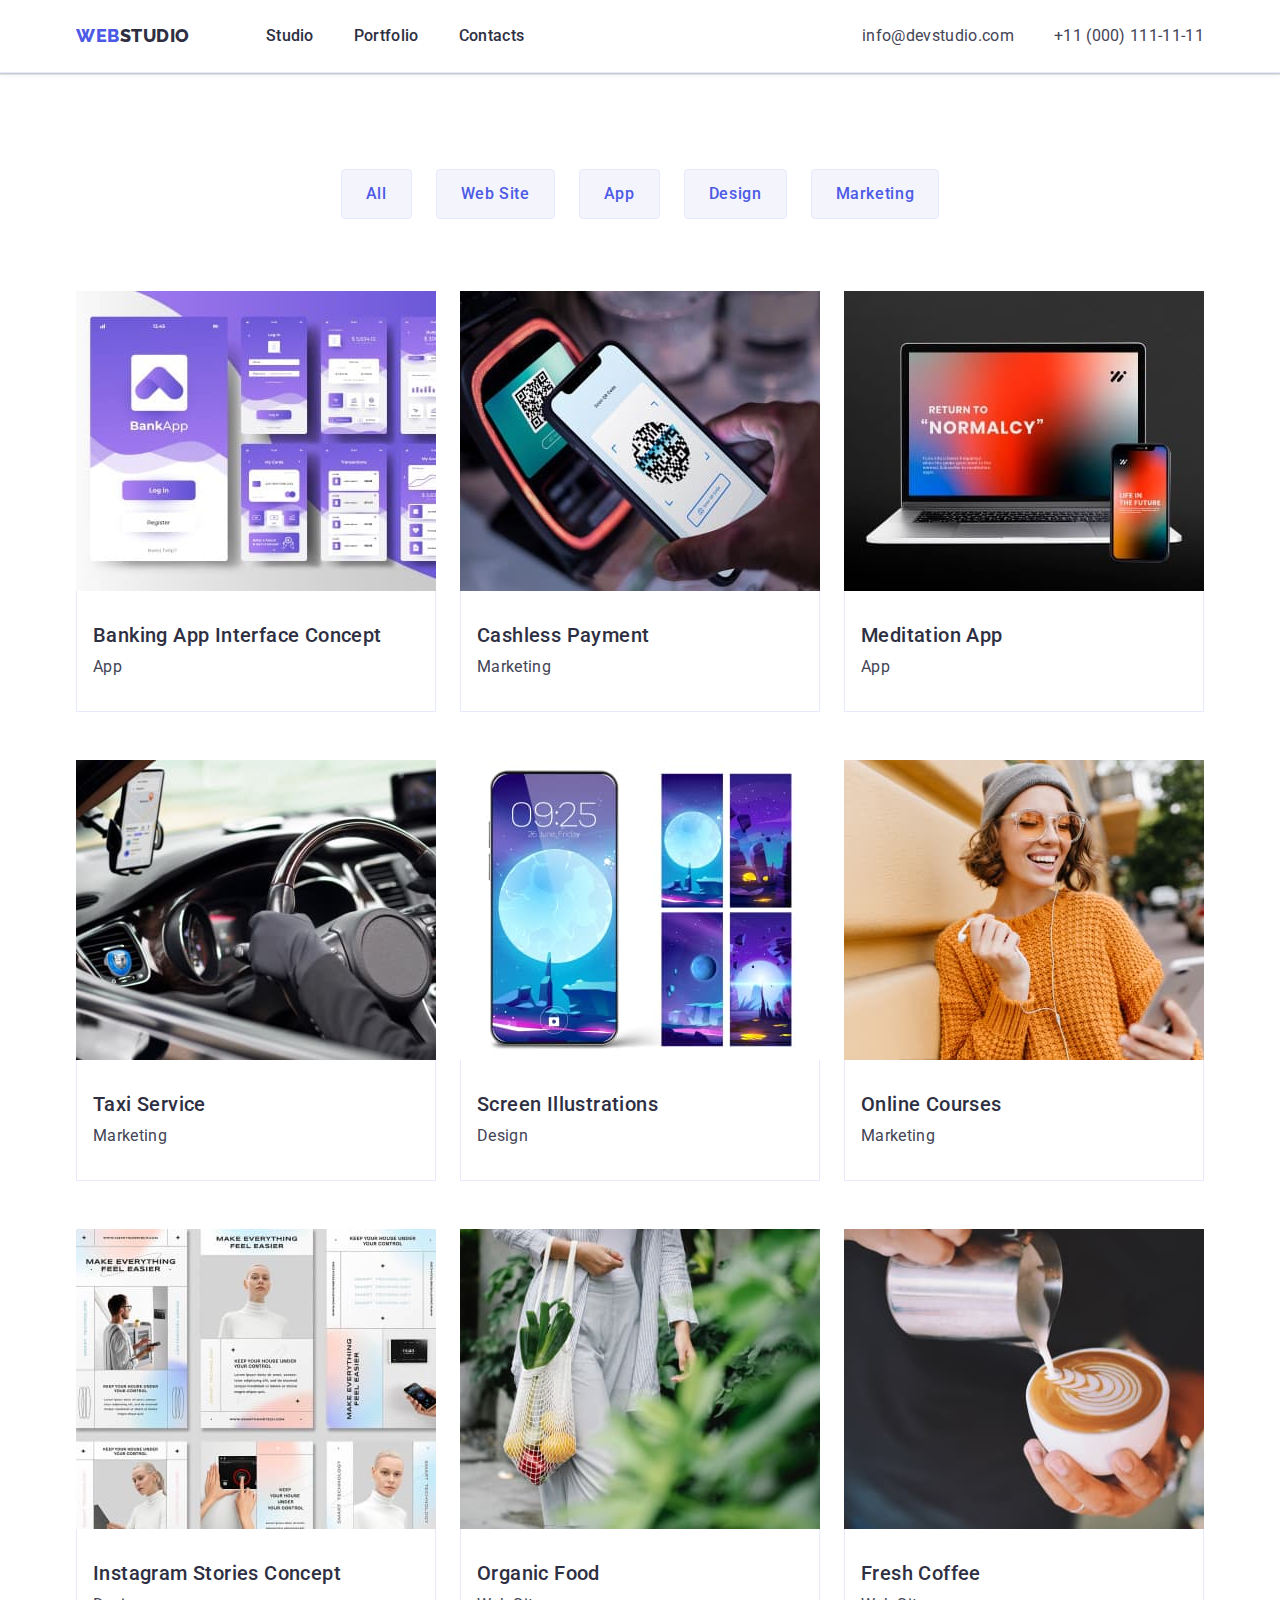
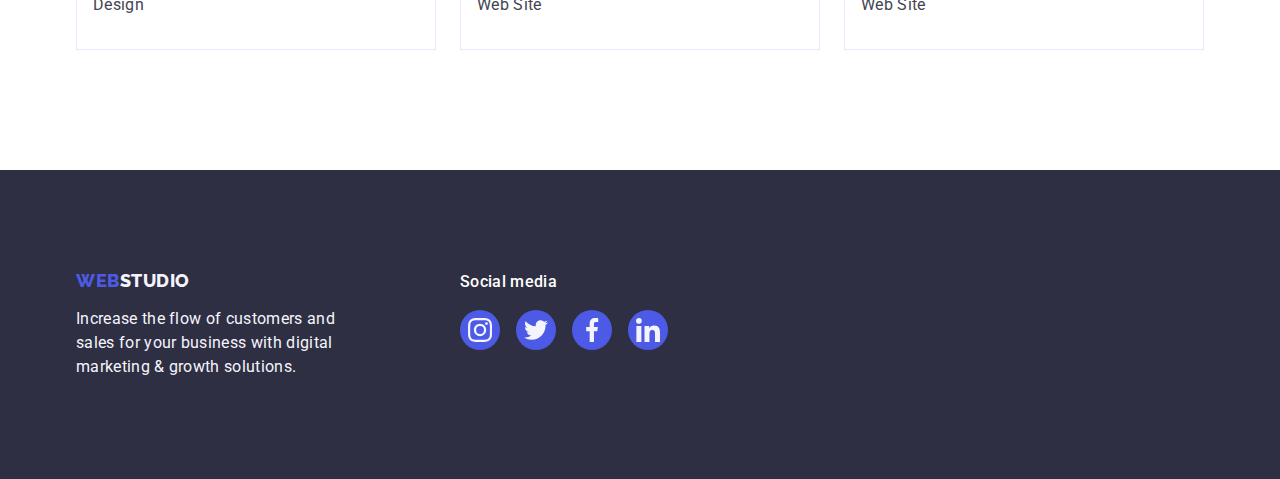
==== portfolio.html @ 08148af8 "Initial commit" ====
<!DOCTYPE html>
<html lang="en">
  <head>
    <meta charset="UTF-8" />
    <meta http-equiv="X-UA-Compatible" content="IE=edge" />
    <meta name="viewport" content="width=device-width, initial-scale=1.0" />
    <title>Portfolio</title>
    <link rel="preconnect" href="https://fonts.googleapis.com" />
    <link rel="preconnect" href="https://fonts.gstatic.com" crossorigin />
    <link
      href="https://fonts.googleapis.com/css2?family=Raleway:wght@800&family=Roboto:wght@400;500;700&display=swap"
      rel="stylesheet"
    />
    <link
      rel="stylesheet"
      href="https://cdnjs.cloudflare.com/ajax/libs/modern-normalize/1.1.0/modern-normalize.min.css"
    />
    <link rel="stylesheet" href="./css/styles.css" />
  </head>
  <body>

    <!-- header -->

    <header class="page-header">
      <div class="container page-header-container">
        <nav class="page-navigation">
          <a class="logo-part-one link" href="./index.html"
            >Web<span class="logo-part-second link">Studio</span>
          </a>
          <ul class="menu list">
            <li><a class="menu-list-item link" href="./index.html">Studio</a></li>
            <li><a class="menu-list-item link" href="./portfolio.html">Portfolio</a></li>
            <li><a class="menu-list-item link" href="">Contacts</a></li>
          </ul>
        </nav>
        <address class="contact-item-list">
          <ul class="contact list">
            <li>
              <a class="contact-item link" href="mailto:info@devstudio.com">info@devstudio.com</a>
            </li>
            <li>
              <a class="contact-item link" href="tel:+110001111111">+11 (000) 111-11-11</a>
            </li>
          </ul>
        </address>
      </div>
    </header>
    
    
    <main>
      <section class="portfolio-section">
        <div class="container">
          <h1 class="visually-hidden">Our portfolio</h1>
        <ul class="list main-nav-portfolio">
          <li><button class="main-nav" type="button">All</button></li>
          <li><button class="main-nav" type="button">Web Site</button></li>
          <li><button class="main-nav" type="button">App</button></li>
          <li><button class="main-nav" type="button">Design</button></li>
          <li><button class="main-nav" type="button">Marketing</button></li>
        </ul>   
        
        <!--Section 1 servises-->
        <ul class="list card-section">
          <li class="card-section-item">
            <a class="link card-link-style" href=""
              ><img
                src="./images/portfolio/row01-pic-01.jpg"
                alt="banking"
                width="360"
              />
          <div class="card-style">
              <h2 class="card-desc">Banking App Interface Concept</h2>
              <p class="card-link">App</p>
          </div></a
              >
              
          </li>
          <li class="card-section-item">
            <a class="card-link-style link" href="">
              <img
               src="images/portfolio/row01-pic-02.jpg"
                alt="cashless"
                width="360"
              />
              <div class="card-style"><h2 class="card-desc">Cashless Payment</h2>
              <p class="card-link">Marketing</p></div></a
            >
              
          </li>
          <li class="card-section-item">
            <a class="card-link-style link" href="">
              <img
               src="./images/portfolio/row01-pic-03.jpg"
                alt="meditation"
                width="360"
              />
              <div class="card-style">
                <h2 class="card-desc">Meditation App</h2>
              <p class="card-link">App</p></div></a
            >
              
          </li>
          <li class="card-section-item">
            <a class="card-link-style link" href="">
              <img
              src="./images/portfolio/row02-pic-01.jpg"
                alt="taxi"
                width="360"
              />
              <div class="card-style"> <h2 class="card-desc">Taxi Service</h2>
              <p class="card-link">Marketing</p></div></a
            >
             
          </li>
          <li class="card-section-item">
            <a class="card-link-style link" href="">
              <img
               src="./images/portfolio/row02-pic-02.jpg"
                alt="screen"
                width="360"
              />
              <div class="card-style"> <h2 class="card-desc">Screen Illustrations</h2>
              <p class="card-link">Design</p></div></a
            >
             
          </li>
          <li class="card-section-item">
            <a class="card-link-style link" href="">
              <img
               src="./images/portfolio/row02-pic-03.jpg"
                alt="girl"
                width="360"
              />
              <div class="card-style"><h2 class="card-desc">Online Courses</h2>
              <p class="card-link">Marketing</p></div></a
            >
              
          </li>
          <li class="card-section-item">
            <a class="card-link-style link" href="">
              <img
                src="./images/portfolio/row03-pic-01.jpg"
                alt="instagram"
                width="360"
              />
              <div class="card-style"> <h2 class="card-desc">Instagram Stories Concept</h2>
              <p class="card-link">Design</p></div></a
            >
             
          </li>
          <li class="card-section-item">
            <a class="card-link-style link" href="">
              <img
                 src="./images/portfolio/row03-pic-02.jpg"
                alt="foog"
                width="360"
              />
              <div class="card-style"> <h2 class="card-desc">Organic Food</h2>
              <p class="card-link">Web Site</p></div></a
            >
             
          </li>
          <li class="card-section-item">
            <a class="card-link-style link" href="">
              <img
              src="./images/portfolio/row03-pic-03.jpg"
                alt="coffee"
                width="360"
              />
              <div class="card-style"><h2 class="card-desc">Fresh Coffee</h2>
              <p class="card-link">Web Site</p></div></a
            >
              
          </li>
        </ul>
      </div>
    </section>
    </main>
    <!-- footer -->
    <footer class="footer-style">
      <div class="container main-footer-container">
        <div class="footer-container"><a class="logo-footer link" href="./index.html"
          >Web<span class="logo-part-secondary link">Studio</span></a
        >
        <p class="footer-content">
          Increase the flow of customers and sales for your business with digital marketing & growth
          solutions.
        </p></div>
        
        <div class="footer-social-container">
          <p class="footer-social-title">Social media</p>
          <ul class="footer-social-list list">
            <li class="social-list-item">
              <a href="" class="footer-social-list-link">
                <svg class="social-list-icon" aria-label="instagram icon" width="24" height="24">
                  <use href="./images/icons.svg#icon-instagram"></use>
                </svg>
              </a>
            </li>
            <li class="social-list-item">
              <a href="" class="footer-social-list-link">
                <svg class="social-list-icon" aria-label="twitter icon" width="24" height="24">
                  <use href="./images/icons.svg#icon-twitter"></use>
                </svg>
              </a>
            </li>
            <li class="social-list-item">
              <a href="" class="footer-social-list-link">
                <svg class="social-list-icon" aria-label="facebook icon" width="24" height="24">
                  <use href="./images/icons.svg#icon-facebook"></use>
                </svg>
              </a>
            </li>
            <li class="social-list-item">
              <a href="" class="footer-social-list-link">
                <svg class="social-list-icon" aria-label="linkedin icon" width="24" height="24">
                  <use href="./images/icons.svg#icon-linkedin"></use>
                </svg>
              </a>
            </li>
          </ul>
        </div>
      </div>
    </footer>
  </body>
</html>
---- css/styles.css ----
:root {
  --font-family: 'Roboto', sans-serif;
  --secondary-font-family: 'Raleway', sans-serif;
  --main-color: #ffffff;
  --primary-background-color-theme-dark: #2e2f42;
  --accent-color: #404bbf;
  --primary-text-color-theme-dark: #434455;
  --btn-border-color: #9747ff;
  --secondary-text-color-theme-light: #f4f4fd;
  --btn-border-color-light: #e7e9fc;
  --secondary-text-color-theme-dark: #4d5ae5;
  --icon-color: #8e8f99;
}

/* Default */
.list {
  list-style: none;
}

.link {
  text-decoration: none;
}

button {
  cursor: pointer;
}

h1,
h2,
h3,
h4,
p {
  margin-top: 0;
  margin-bottom: 0;
}

ul,
ol {
  margin-top: 0;
  margin-bottom: 0;
  padding-left: 0;
}

img {
  display: block;
}

.container {
  width: 1158px;
  margin-right: auto;
  margin-left: auto;
  padding-right: 15px;
  padding-left: 15px;
}

.section {
  padding-top: 120px;
  padding-bottom: 120px;
}
.visually-hidden {
  position: absolute;
  width: 1px;
  height: 1px;
  margin: -1px;
  border: 0;
  padding: 0;
  white-space: nowrap;
  clip-path: inset(100%);
  clip: rect(0 0 0 0);
  overflow: hidden;
}

/* BODY STYLE */
body {
  font-family: var(--font-family);
  color: var(--primary-text-color-theme-dark);
  background-color: var(--main-color);
}

/* HEADER */

.page-header {
  border-bottom: 1px solid #e7e9fc;
  box-shadow: 0px 2px 1px rgba(46, 47, 66, 0.08), 0px 1px 1px rgba(46, 47, 66, 0.16), 0px 1px 6px rgba(46, 47, 66, 0.08);
}

.page-navigation {
  display: flex;
  align-items: center;
}

.menu {
  display: flex;
  gap: 40px;
  align-items: flex-end;
  /* align-items: center; */
}
.contact {
  display: flex;
  gap: 40px;

  /* align-items: center; */
}

.page-header-container {
  display: flex;
  align-items: center;
}

.logo-part-one {
  font-family: 'Raleway', sans-serif;
  font-weight: 800;
  font-size: 18px;
  line-height: 1.17;
  letter-spacing: 0.03em;
  text-transform: uppercase;
  color: var(--secondary-text-color-theme-dark);
  margin-right: 76px;
}

.logo-part-second {
  color: var(--primary-background-color-theme-dark);
}

.menu-list-item {
  font-weight: 500;
  font-size: 16px;
  line-height: 1.5;
  letter-spacing: 0.02em;
  color: var(--primary-background-color-theme-dark);
  padding: 24px 0;
  display: block;
}
.menu-list-item:hover,
.menu-list-item:focus {
  color: var(--accent-color);
}
.contact-item-list {
  font-style: normal;
  margin-left: auto;
}
.contact-item {
  font-style: normal;
  font-weight: 400;
  font-size: 16px;
  line-height: 1.5;
  letter-spacing: 0.02em;
  margin-left: auto;
  color: var(--primary-text-color-theme-dark);
}
.contact-item:hover,
.contact-item:focus {
  color: var(--accent-color);
}

/* Main Studio*/
/* Hero section */
.hero-page {
  background-color: var(--primary-background-color-theme-dark);
  padding-top: 188px;
  padding-bottom: 188px;
  background-image: linear-gradient(rgba(46, 47, 66, 0.7), rgba(46, 47, 66, 0.7)),
    url(../images/people-office.jpg);
  background-repeat: no-repeat;
  background-position: center;
  background-size: cover;
  max-width: 1440px;
  margin-left: auto;
  margin-right: auto;
}
.main-text {
  font-weight: 700;
  font-size: 56px;
  line-height: 1.07;
  text-align: center;
  letter-spacing: 0.02em;
  color: var(--main-color);
  max-width: 496px;
  margin-left: auto;
  margin-right: auto;
}
.order-btn {
  font-family: inherit;
  font-weight: 500;
  font-size: 16px;
  line-height: 1.5;
  display: flex;
  align-items: center;
  letter-spacing: 0.04em;
  color: var(--main-color);
  background-color: var(--secondary-text-color-theme-dark);
  box-shadow: 0px 4px 4px rgba(0, 0, 0, 0.15);
  border-radius: 4px;
  padding: 16px 32px 16px 32px;
  display: block;
  list-style: none;
  min-width: 169px;
  /* height: 56px; */
  margin-left: auto;
  margin-right: auto;
  margin-top: 48px;
  border: none;
}
.order-btn:hover,
.order-btn:focus {
  background-color: var(--accent-color);
}
/* Section 2 features */

.features-container {
  display: flex;
  gap: 24px;
  justify-content: space-between;
}

.features-container-item {
  width: calc((100% - 72px) / 4);
}

.feature-name {
  font-weight: 500;
  font-size: 20px;
  line-height: 1.2;
  letter-spacing: 0.02em;
  color: var(--primary-background-color-theme-dark);
  margin-bottom: 8px;
}

.feature-descr {
  font-size: 16px;
  line-height: 1.5;
  letter-spacing: 0.02em;
  color: var(--primary-text-color-theme-dark);
}

.features-container-icons {
  display: flex;
  align-items: center;
  justify-content: center;
  margin-bottom: 8px;
  border-radius: 4px;
  height: 112px;
  background-color: #f4f4fd;
}

/* Section 3 we doing */

.we-doing-section {
  padding-bottom: 120px;
}

.title-item-container {
  display: flex;
  flex-direction: row;
  justify-content: center;
  gap: 24px;
}
.we-doing-section-card {
  width: calc((100% - 48px) / 3);
}

.title {
  font-weight: 700;
  font-size: 36px;
  line-height: 1.11;
  text-align: center;
  letter-spacing: 0.02em;
  text-transform: capitalize;
  color: var(--primary-background-color-theme-dark);
  margin-bottom: 72px;
  padding: 0;
}

/* Section 4 team*/

.team-container {
  display: flex;
  gap: 24px;
}
.team {
  background-color: var(--main-color);
  box-shadow: 0px 1px 6px rgba(46, 47, 66, 0.08), 0px 1px 1px rgba(46, 47, 66, 0.16),
    0px 2px 1px rgba(46, 47, 66, 0.08);
  border-radius: 0px 0px 4px 4px;
  flex-basis: ((100%-3 * 24px) /4);
}
.team-name {
  font-weight: 500;
  font-size: 20px;
  line-height: 1.2;
  letter-spacing: 0.02em;
  color: var(--primary-background-color-theme-dark);
  text-align: center;
  margin-bottom: 8px;
}

.team-position {
  font-size: 16px;
  line-height: 1.5;
  letter-spacing: 0.02em;
  color: var(--primary-text-color-theme-dark);
  text-align: center;
  margin-bottom: 8px;
}

.team-description {
  padding: 32px 0;
}

.team-card {
  background-color: var(--secondary-text-color-theme-light);
}

.social-list {
  display: flex;
  justify-content: center;
  gap: 24px;
}

.social-list-link {
  display: flex;
  justify-content: center;
  align-items: center;
  width: 40px;
  height: 40px;
  border-radius: 50%;
  background-color: #4d5ae5;
  fill: #f4f4fd;
}

.social-list-link:hover,
.social-list-link:focus {
  background-color: #404bbf;
}

/* section 5 customers */
.section-customers {
  padding: 120px 0;
}
.title-customers {
  font-size: 36px;
  line-height: 1.1;
  color: var(--primary-background-color-theme-dark);
  text-align: center;
  margin-bottom: 72px;
}
.customers-icon {
  display: flex;
  /* justify-content: center; */
  gap: 24px;
}
.customers-icon-list {
  width: calc((100%-120px) / 6);
  height: 88px;
}
.customers-list-link {
  display: flex;
  justify-content: center;
  align-items: center;
  width: 100%;
  height: 100%;
  border-radius: 4px;
  border: 1px solid #8e8f99;
  color: var(--icon-color);
}

.customers-list-link:hover,
.customers-list-link:focus {
  border-color: #404bbf;
  color: #404bbf;
}
.customers-list-icon {
  fill: currentColor;
}

/* Footer */

.main-footer-container {
  display: flex;
  align-items: baseline;
}

.footer-container {
  margin-right: 120px;
}

.logo-footer {
  font-family: 'Raleway', sans-serif;
  font-weight: 800;
  font-size: 18px;
  line-height: 1.17;
  letter-spacing: 0.03em;
  text-transform: uppercase;
  color: var(--secondary-text-color-theme-dark);
  display: inline-block;
  margin-bottom: 16px;
}
.footer-style {
  background-color: var(--primary-background-color-theme-dark);
  padding: 100px 0;
}
.footer-content {
  font-weight: 400;
  font-size: 16px;
  line-height: 1.5;
  letter-spacing: 0.02em;
  color: var(--secondary-text-color-theme-light);
  max-width: 264px;
}
.logo-part-secondary {
  color: var(--secondary-text-color-theme-light);
}

.footer-social-title {
  font-weight: 500;
  font-size: 16px;
  line-height: 1.5;
  letter-spacing: 0.02em;
  color: var(--main-color);
  margin-bottom: 16px;
}
.footer-social-container {
  display: inline-block;
}
.footer-social-list-link {
  display: flex;
  justify-content: center;
  align-items: center;
  width: 40px;
  height: 40px;
  border-radius: 50%;
  background-color: #4d5ae5;
  fill: #f4f4fd;
}
.footer-social-list {
  display: flex;
  justify-content: center;
  gap: 16px;
}
.footer-social-list-link:hover,
.footer-social-list-link:focus {
  background-color: #31d0aa;
}

.footer-social-link-container {

}
/* PORTFOLIO */

/* Main portfolio */

.portfolio-section {
  padding: 96px 0 120px 0;
}

.main-nav-portfolio {
  display: flex;
  flex-direction: row;
  align-items: flex-start;
  justify-content: center;
  gap: 24px;
  margin-bottom: 72px;
}

.main-nav {
  font-weight: 500;
  font-size: 16px;
  line-height: 1.5;
  text-align: center;
  letter-spacing: 0.04em;
  color: var(--secondary-text-color-theme-dark);
  box-sizing: border-box;
  background-color: var(--secondary-text-color-theme-light);
  border: 1px solid var(--btn-border-color-light);
  border-radius: 4px;
  padding: 12px 24px;
}

.main-nav:hover,
.main-nav:focus {
  border-color: transparent;
  box-shadow: 0px 3px 1px rgba(0, 0, 0, 0.1), 0px 2px 1px rgba(0, 0, 0, 0.08), 0px 2px 2px rgba(0, 0, 0, 0.12);
  background-color: var(--accent-color);
  color: var(--main-color);

}

.card-desc {
  font-weight: 500;
  font-size: 20px;
  line-height: 1.2;
  letter-spacing: 0.02em;
  color: var(--primary-background-color-theme-dark);
  margin-bottom: 8px;
}
.card-link {
  font-size: 16px;
  line-height: 1.5;
  letter-spacing: 0.02em;
  color: var(--primary-text-color-theme-dark);
}
.card-section {
  padding-top: 0px;
  display: flex;
  column-gap: 24px;
  row-gap: 48px;
  flex-wrap: wrap;
}

.card-style {
  border: 1px solid var(--btn-border-color-light);
  padding: 32px 16px;
  border-top: none;
}
.card-section-item {
  flex-basis: calc((100% - 48px) / 3);
}
 
.card-link-style {
  display: block;
}

.card-link-style:hover, 
.card-link-style:focus {
  box-shadow: 0px 1px 6px rgba(46, 47, 66, 0.08), 0px 1px 1px rgba(46, 47, 66, 0.16), 0px 2px 1px rgba(46, 47, 66, 0.08);
}
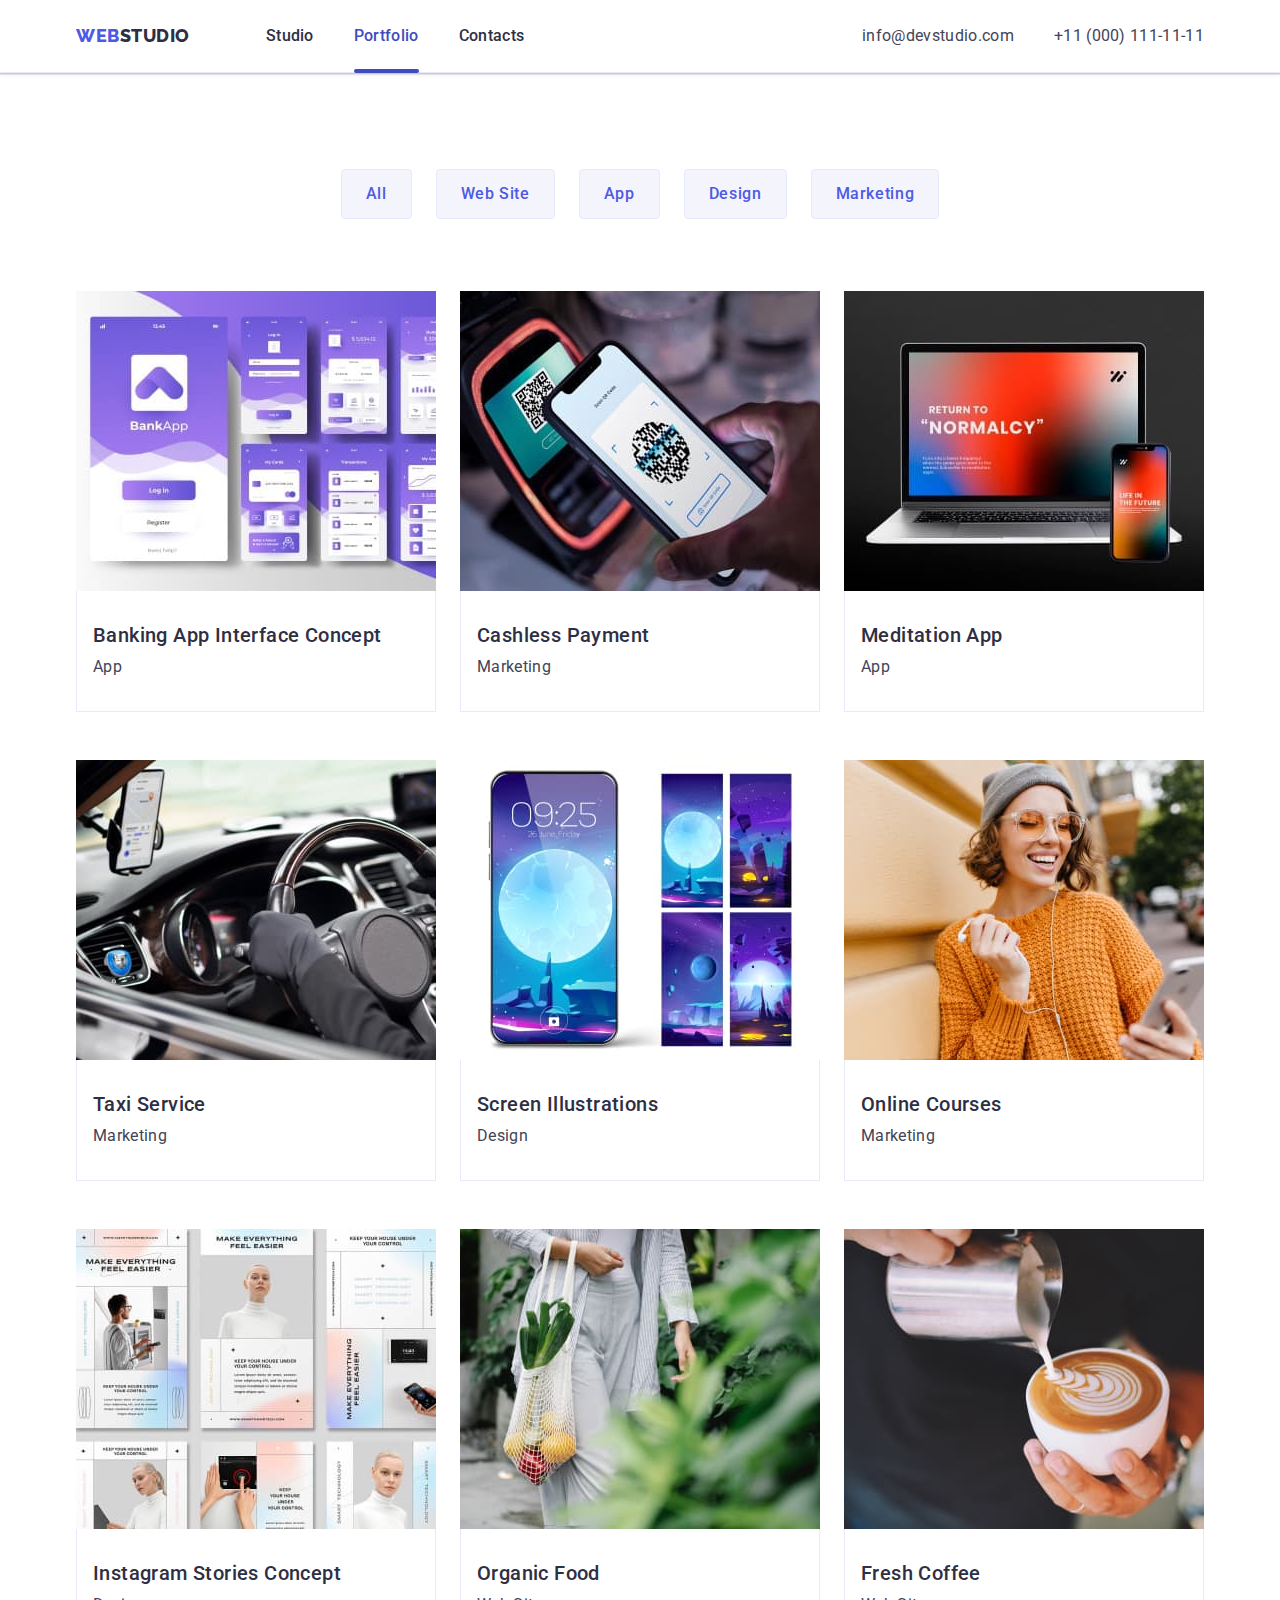
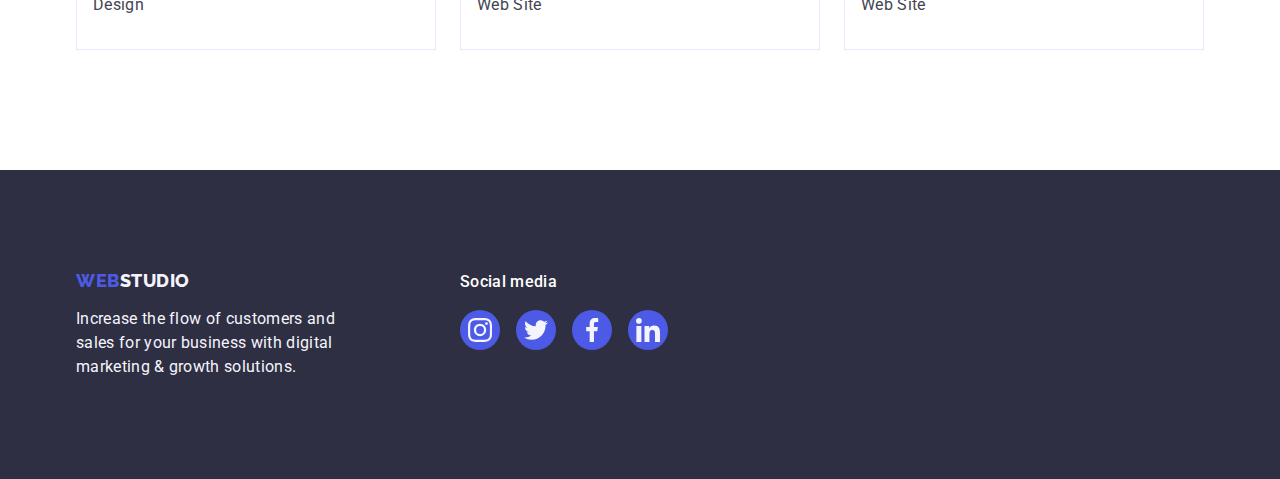
==== commit bdf46021: "draft" ====
--- a/portfolio.html
+++ b/portfolio.html
@@ -18,7 +18,6 @@
     <link rel="stylesheet" href="./css/styles.css" />
   </head>
   <body>
-
     <!-- header -->
 
     <header class="page-header">
@@ -29,7 +28,9 @@
           </a>
           <ul class="menu list">
             <li><a class="menu-list-item link" href="./index.html">Studio</a></li>
-            <li><a class="menu-list-item link" href="./portfolio.html">Portfolio</a></li>
+            <li>
+              <a class="menu-list-item current-page link" href="./portfolio.html">Portfolio</a>
+            </li>
             <li><a class="menu-list-item link" href="">Contacts</a></li>
           </ul>
         </nav>
@@ -45,148 +46,180 @@
         </address>
       </div>
     </header>
-    
-    
+
     <main>
       <section class="portfolio-section">
         <div class="container">
           <h1 class="visually-hidden">Our portfolio</h1>
-        <ul class="list main-nav-portfolio">
-          <li><button class="main-nav" type="button">All</button></li>
-          <li><button class="main-nav" type="button">Web Site</button></li>
-          <li><button class="main-nav" type="button">App</button></li>
-          <li><button class="main-nav" type="button">Design</button></li>
-          <li><button class="main-nav" type="button">Marketing</button></li>
-        </ul>   
-        
-        <!--Section 1 servises-->
-        <ul class="list card-section">
-          <li class="card-section-item">
-            <a class="link card-link-style" href=""
-              ><img
-                src="./images/portfolio/row01-pic-01.jpg"
-                alt="banking"
-                width="360"
-              />
-          <div class="card-style">
-              <h2 class="card-desc">Banking App Interface Concept</h2>
-              <p class="card-link">App</p>
-          </div></a
-              >
-              
-          </li>
-          <li class="card-section-item">
-            <a class="card-link-style link" href="">
-              <img
-               src="images/portfolio/row01-pic-02.jpg"
-                alt="cashless"
-                width="360"
-              />
-              <div class="card-style"><h2 class="card-desc">Cashless Payment</h2>
-              <p class="card-link">Marketing</p></div></a
-            >
-              
-          </li>
-          <li class="card-section-item">
-            <a class="card-link-style link" href="">
-              <img
-               src="./images/portfolio/row01-pic-03.jpg"
-                alt="meditation"
-                width="360"
-              />
-              <div class="card-style">
-                <h2 class="card-desc">Meditation App</h2>
-              <p class="card-link">App</p></div></a
-            >
-              
-          </li>
-          <li class="card-section-item">
-            <a class="card-link-style link" href="">
-              <img
-              src="./images/portfolio/row02-pic-01.jpg"
-                alt="taxi"
-                width="360"
-              />
-              <div class="card-style"> <h2 class="card-desc">Taxi Service</h2>
-              <p class="card-link">Marketing</p></div></a
-            >
-             
-          </li>
-          <li class="card-section-item">
-            <a class="card-link-style link" href="">
-              <img
-               src="./images/portfolio/row02-pic-02.jpg"
-                alt="screen"
-                width="360"
-              />
-              <div class="card-style"> <h2 class="card-desc">Screen Illustrations</h2>
-              <p class="card-link">Design</p></div></a
-            >
-             
-          </li>
-          <li class="card-section-item">
-            <a class="card-link-style link" href="">
-              <img
-               src="./images/portfolio/row02-pic-03.jpg"
-                alt="girl"
-                width="360"
-              />
-              <div class="card-style"><h2 class="card-desc">Online Courses</h2>
-              <p class="card-link">Marketing</p></div></a
-            >
-              
-          </li>
-          <li class="card-section-item">
-            <a class="card-link-style link" href="">
-              <img
-                src="./images/portfolio/row03-pic-01.jpg"
-                alt="instagram"
-                width="360"
-              />
-              <div class="card-style"> <h2 class="card-desc">Instagram Stories Concept</h2>
-              <p class="card-link">Design</p></div></a
-            >
-             
-          </li>
-          <li class="card-section-item">
-            <a class="card-link-style link" href="">
-              <img
-                 src="./images/portfolio/row03-pic-02.jpg"
-                alt="foog"
-                width="360"
-              />
-              <div class="card-style"> <h2 class="card-desc">Organic Food</h2>
-              <p class="card-link">Web Site</p></div></a
-            >
-             
-          </li>
-          <li class="card-section-item">
-            <a class="card-link-style link" href="">
-              <img
-              src="./images/portfolio/row03-pic-03.jpg"
-                alt="coffee"
-                width="360"
-              />
-              <div class="card-style"><h2 class="card-desc">Fresh Coffee</h2>
-              <p class="card-link">Web Site</p></div></a
-            >
-              
-          </li>
-        </ul>
-      </div>
-    </section>
+          <ul class="list main-nav-portfolio">
+            <li><button class="main-nav" type="button">All</button></li>
+            <li><button class="main-nav" type="button">Web Site</button></li>
+            <li><button class="main-nav" type="button">App</button></li>
+            <li><button class="main-nav" type="button">Design</button></li>
+            <li><button class="main-nav" type="button">Marketing</button></li>
+          </ul>
+
+          <!--Section 1 servises-->
+          <ul class="list card-section">
+            <li class="card-section-item">
+              <a class="link card-link-style" href="">
+                <div class="card-link-style-wrapper">
+                  <img src="./images/portfolio/row01-pic-01.jpg" alt="banking" width="360" />
+                <p class="overlay">
+                  14 Stylish and User-Friendly App Design Concepts · Task Manager App · Calorie
+                  Tracker App · Exotic Fruit Ecommerce App · Cloud Storage App
+                </p></div>
+                
+                <div class="card-style">
+                  <h2 class="card-desc">Banking App Interface Concept</h2>
+                  <p class="card-link">App</p>
+                </div></a
+              >
+            </li>
+            <li class="card-section-item">
+              <a class="card-link-style link" href="">
+                <div class="card-link-style-wrapper">
+                  <img src="images/portfolio/row01-pic-02.jpg" alt="cashless" width="360" />
+                <p class="overlay">
+                  14 Stylish and User-Friendly App Design Concepts · Task Manager App · Calorie
+                  Tracker App · Exotic Fruit Ecommerce App · Cloud Storage App
+                </p></div>
+                
+                <div class="card-style">
+                  <h2 class="card-desc">Cashless Payment</h2>
+                  <p class="card-link">Marketing</p>
+                </div></a
+              >
+            </li>
+            <li class="card-section-item">
+              <a class="card-link-style link" href="">
+                <div class="card-link-style-wrapper">
+                  <img src="./images/portfolio/row01-pic-03.jpg" alt="meditation" width="360" />
+                  <p class="overlay">
+                    14 Stylish and User-Friendly App Design Concepts · Task Manager App · Calorie
+                    Tracker App · Exotic Fruit Ecommerce App · Cloud Storage App
+                  </p>
+                </div>
+
+                <div class="card-style">
+                  <h2 class="card-desc">Meditation App</h2>
+                  <p class="card-link">App</p>
+                </div></a
+              >
+            </li>
+            <li class="card-section-item">
+              <a class="card-link-style link" href="">
+                <div class="card-link-style-wrapper">
+                  <img src="./images/portfolio/row02-pic-01.jpg" alt="taxi" width="360" />
+                  <p class="overlay">
+                    14 Stylish and User-Friendly App Design Concepts · Task Manager App · Calorie
+                    Tracker App · Exotic Fruit Ecommerce App · Cloud Storage App
+                  </p>
+                </div>
+
+                <div class="card-style">
+                  <h2 class="card-desc">Taxi Service</h2>
+                  <p class="card-link">Marketing</p>
+                </div></a
+              >
+            </li>
+            <li class="card-section-item">
+              <a class="card-link-style link" href="">
+                <div class="card-link-style-wrapper">
+                  <img src="./images/portfolio/row02-pic-02.jpg" alt="screen" width="360" />
+                  <p class="overlay">
+                    14 Stylish and User-Friendly App Design Concepts · Task Manager App · Calorie
+                    Tracker App · Exotic Fruit Ecommerce App · Cloud Storage App
+                  </p>
+                </div>
+
+                <div class="card-style">
+                  <h2 class="card-desc">Screen Illustrations</h2>
+                  <p class="card-link">Design</p>
+                </div></a
+              >
+            </li>
+            <li class="card-section-item">
+              <a class="card-link-style link" href="">
+                <div class="card-link-style-wrapper">
+                  <img src="./images/portfolio/row02-pic-03.jpg" alt="girl" width="360" />
+                  <p class="overlay">
+                    14 Stylish and User-Friendly App Design Concepts · Task Manager App · Calorie
+                    Tracker App · Exotic Fruit Ecommerce App · Cloud Storage App
+                  </p>
+                </div>
+
+                <div class="card-style">
+                  <h2 class="card-desc">Online Courses</h2>
+                  <p class="card-link">Marketing</p>
+                </div></a
+              >
+            </li>
+            <li class="card-section-item">
+              <a class="card-link-style link" href="">
+                <div class="card-link-style-wrapper">
+                  <img src="./images/portfolio/row03-pic-01.jpg" alt="instagram" width="360" />
+                  <p class="overlay">
+                    14 Stylish and User-Friendly App Design Concepts · Task Manager App · Calorie
+                    Tracker App · Exotic Fruit Ecommerce App · Cloud Storage App
+                  </p>
+                </div>
+
+                <div class="card-style">
+                  <h2 class="card-desc">Instagram Stories Concept</h2>
+                  <p class="card-link">Design</p>
+                </div></a
+              >
+            </li>
+            <li class="card-section-item">
+              <a class="card-link-style link" href="">
+                <div class="card-link-style-wrapper">
+                  <img src="./images/portfolio/row03-pic-02.jpg" alt="foog" width="360" />
+                  <p class="overlay">
+                    14 Stylish and User-Friendly App Design Concepts · Task Manager App · Calorie
+                    Tracker App · Exotic Fruit Ecommerce App · Cloud Storage App
+                  </p>
+                </div>
+
+                <div class="card-style">
+                  <h2 class="card-desc">Organic Food</h2>
+                  <p class="card-link">Web Site</p>
+                </div></a
+              >
+            </li>
+            <li class="card-section-item">
+              <a class="card-link-style link" href="">
+                <div class="card-link-style-wrapper">
+                  <img src="./images/portfolio/row03-pic-03.jpg" alt="coffee" width="360" />
+                  <p class="overlay">
+                    14 Stylish and User-Friendly App Design Concepts · Task Manager App · Calorie
+                    Tracker App · Exotic Fruit Ecommerce App · Cloud Storage App
+                  </p>
+                </div>
+
+                <div class="card-style">
+                  <h2 class="card-desc">Fresh Coffee</h2>
+                  <p class="card-link">Web Site</p>
+                </div></a
+              >
+            </li>
+          </ul>
+        </div>
+      </section>
     </main>
     <!-- footer -->
     <footer class="footer-style">
       <div class="container main-footer-container">
-        <div class="footer-container"><a class="logo-footer link" href="./index.html"
-          >Web<span class="logo-part-secondary link">Studio</span></a
-        >
-        <p class="footer-content">
-          Increase the flow of customers and sales for your business with digital marketing & growth
-          solutions.
-        </p></div>
-        
+        <div class="footer-container">
+          <a class="logo-footer link" href="./index.html"
+            >Web<span class="logo-part-secondary link">Studio</span></a
+          >
+          <p class="footer-content">
+            Increase the flow of customers and sales for your business with digital marketing &
+            growth solutions.
+          </p>
+        </div>
+
         <div class="footer-social-container">
           <p class="footer-social-title">Social media</p>
           <ul class="footer-social-list list">
--- a/css/styles.css
+++ b/css/styles.css
@@ -81,7 +81,8 @@
 
 .page-header {
   border-bottom: 1px solid #e7e9fc;
-  box-shadow: 0px 2px 1px rgba(46, 47, 66, 0.08), 0px 1px 1px rgba(46, 47, 66, 0.16), 0px 1px 6px rgba(46, 47, 66, 0.08);
+  box-shadow: 0px 2px 1px rgba(46, 47, 66, 0.08), 0px 1px 1px rgba(46, 47, 66, 0.16),
+    0px 1px 6px rgba(46, 47, 66, 0.08);
 }
 
 .page-navigation {
@@ -130,6 +131,9 @@
   color: var(--primary-background-color-theme-dark);
   padding: 24px 0;
   display: block;
+  transition-property: color;
+  transition-duration: 250ms;
+  transition-timing-function: cubic-bezier(0.4, 0, 0.2, 1);
 }
 .menu-list-item:hover,
 .menu-list-item:focus {
@@ -147,10 +151,29 @@
   letter-spacing: 0.02em;
   margin-left: auto;
   color: var(--primary-text-color-theme-dark);
+  transition-property: color;
+  transition-duration: 250ms;
+  transition-timing-function: cubic-bezier(0.4, 0, 0.2, 1);
 }
 .contact-item:hover,
 .contact-item:focus {
   color: var(--accent-color);
+}
+
+.current-page {
+  color: #404bbf;
+  position: relative;
+}
+.current-page::after {
+  content: ' ';
+  width: 100%;
+  height: 4px;
+  background-color: var(--accent-color);
+  border-radius: 2px;
+  bottom: -1px;
+  left: 0px;
+  display: block;
+  position: absolute;
 }
 
 /* Main Studio*/
@@ -200,6 +223,9 @@
   margin-right: auto;
   margin-top: 48px;
   border: none;
+  transition-property: background-color;
+  transition-duration: 250ms;
+  transition-timing-function: cubic-bezier(0.4, 0, 0.2, 1);
 }
 .order-btn:hover,
 .order-btn:focus {
@@ -326,6 +352,9 @@
   border-radius: 50%;
   background-color: #4d5ae5;
   fill: #f4f4fd;
+  transition-property: background-color;
+  transition-duration: 250ms;
+  transition-timing-function: cubic-bezier(0.4, 0, 0.2, 1);
 }
 
 .social-list-link:hover,
@@ -362,6 +391,9 @@
   border-radius: 4px;
   border: 1px solid #8e8f99;
   color: var(--icon-color);
+  transition-property: color, border-color;
+  transition-duration: 250ms;
+  transition-timing-function: cubic-bezier(0.4, 0, 0.2, 1);
 }
 
 .customers-list-link:hover,
@@ -422,6 +454,12 @@
 .footer-social-container {
   display: inline-block;
 }
+
+.footer-social-list {
+  display: flex;
+  justify-content: center;
+  gap: 16px;
+}
 .footer-social-list-link {
   display: flex;
   justify-content: center;
@@ -431,19 +469,17 @@
   border-radius: 50%;
   background-color: #4d5ae5;
   fill: #f4f4fd;
-}
-.footer-social-list {
-  display: flex;
-  justify-content: center;
-  gap: 16px;
-}
+  transition-property: background-color;
+  transition-duration: 250ms;
+  transition-timing-function: cubic-bezier(0.4, 0, 0.2, 1);
+}
+
 .footer-social-list-link:hover,
 .footer-social-list-link:focus {
   background-color: #31d0aa;
 }
 
 .footer-social-link-container {
-
 }
 /* PORTFOLIO */
 
@@ -474,15 +510,18 @@
   border: 1px solid var(--btn-border-color-light);
   border-radius: 4px;
   padding: 12px 24px;
+  transition-property: background-color, box-shadow, border-color, color;
+  transition-duration: 250ms;
+  transition-timing-function: cubic-bezier(0.4, 0, 0.2, 1);
 }
 
 .main-nav:hover,
 .main-nav:focus {
   border-color: transparent;
-  box-shadow: 0px 3px 1px rgba(0, 0, 0, 0.1), 0px 2px 1px rgba(0, 0, 0, 0.08), 0px 2px 2px rgba(0, 0, 0, 0.12);
+  box-shadow: 0px 3px 1px rgba(0, 0, 0, 0.1), 0px 2px 1px rgba(0, 0, 0, 0.08),
+    0px 2px 2px rgba(0, 0, 0, 0.12);
   background-color: var(--accent-color);
   color: var(--main-color);
-
 }
 
 .card-desc {
@@ -515,12 +554,48 @@
 .card-section-item {
   flex-basis: calc((100% - 48px) / 3);
 }
- 
+
 .card-link-style {
   display: block;
-}
-
-.card-link-style:hover, 
+  transition-property: box-shadow;
+  transition-duration: 250ms;
+  transition-timing-function: cubic-bezier(0.4, 0, 0.2, 1);
+}
+
+.card-link-style:hover,
 .card-link-style:focus {
-  box-shadow: 0px 1px 6px rgba(46, 47, 66, 0.08), 0px 1px 1px rgba(46, 47, 66, 0.16), 0px 2px 1px rgba(46, 47, 66, 0.08);
+  box-shadow: 0px 1px 6px rgba(46, 47, 66, 0.08), 0px 1px 1px rgba(46, 47, 66, 0.16),
+    0px 2px 1px rgba(46, 47, 66, 0.08);
+}
+
+
+.card-link-style-wrapper {
+position: relative;
+overflow: hidden;
+}
+
+.overlay {
+  position: absolute;
+  padding: 40px 32px;
+  top: 0;
+  left: 0;
+  width: 100%;
+  height: 100%;
+  overflow: auto;
+  transform: translate(0px, 100%);
+  transition-duration: 250ms;
+  transition-timing-function: cubic-bezier(0.4, 0, 0.2, 1);
+
+  background-color: #4d5ae5;
+  color: #f4f4fd;
+  font-weight: 400;
+  font-size: 16px;
+  line-height: 1.5;
+  letter-spacing: 0.02em;
+  
+}
+
+.card-link-style:hover .overlay,
+.card-link-stile:focus .overlay {
+  transform: translateY(0%);
 }